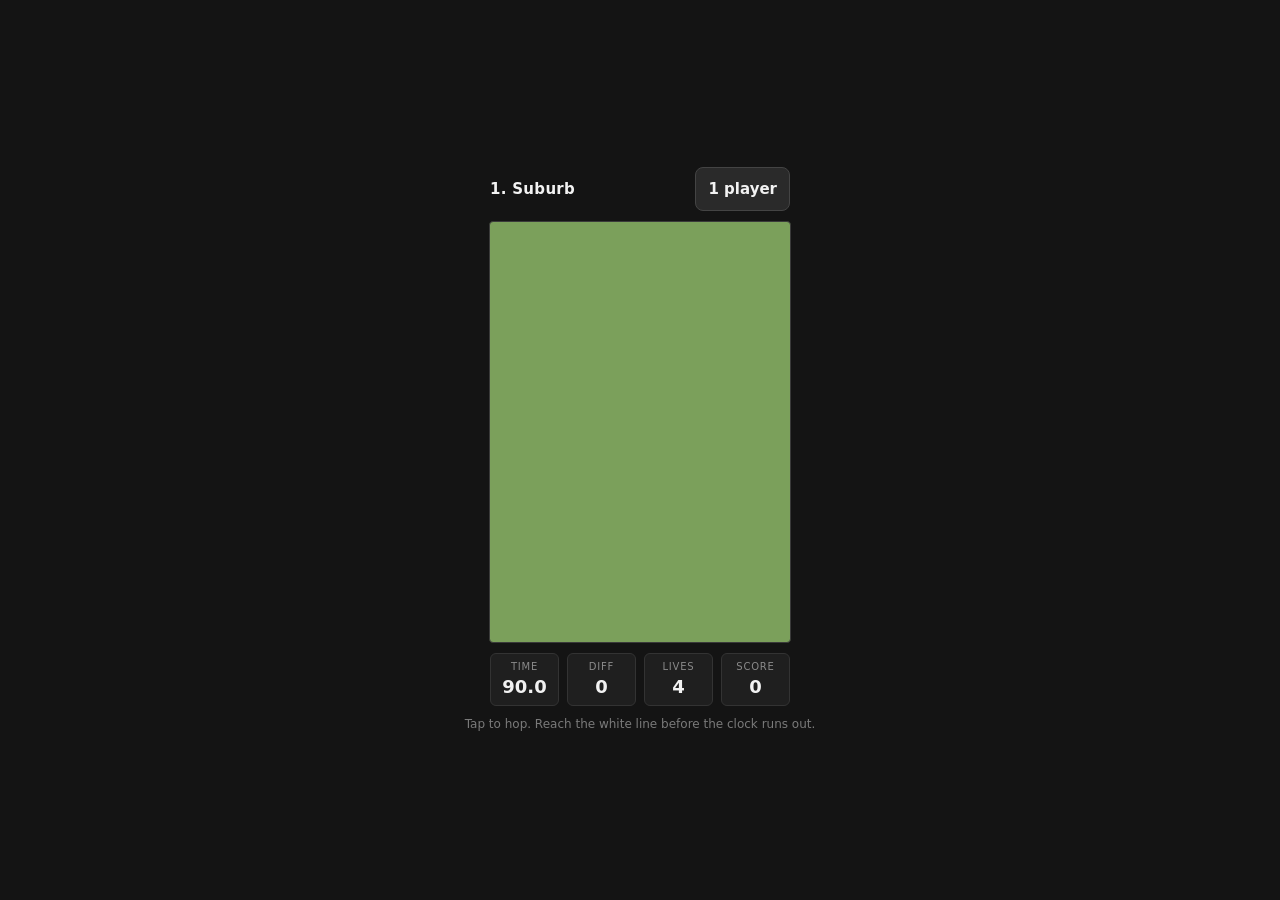
==== index.html @ e83e75a9 "Hazards that move and kill The board drew vehicles that never moved and never killed. The player wal" ====
<!DOCTYPE html>
<html lang="en">
<head>
<meta charset="utf-8">
<title>Hopper — stage campaign</title>
<meta name="viewport" content="width=device-width,initial-scale=1,viewport-fit=cover">
<meta name="theme-color" content="#1a1a1a">
<link rel="stylesheet" href="src/style.css">
</head>
<body>
<main id="app">
  <header id="topbar">
    <span id="stage-name">1. Suburb</span>
    <button id="mode" type="button">1 player</button>
  </header>

  <div id="stage-wrap">
    <canvas id="board" width="300" height="420"
            aria-label="Game board. Hop forward to reach the white line."></canvas>
    <div id="banner" role="status" aria-live="polite"></div>
  </div>

  <footer id="hud">
    <div class="stat"><span class="k">Time</span><span class="v" id="timer">90.0</span></div>
    <div class="stat"><span class="k">Diff</span><span class="v" id="difficulty">0</span></div>
    <div class="stat"><span class="k">Lives</span><span class="v" id="lives">4</span></div>
    <div class="stat"><span class="k">Score</span><span class="v" id="score">0</span></div>
  </footer>

  <p id="hint">Tap to hop. Reach the white line before the clock runs out.</p>
</main>

<!-- Data first: the core reads stage constants at definition time. -->
<script src="src/stages.js"></script>
<!-- Pure-JS simulation: rng, player, pursuer, game state machine. -->
<script src="src/hazards.js"></script>
<script src="src/sim-core.js"></script>
<!-- Isometric renderer: the same conventions the Python preview uses. -->
<script src="src/render/iso.js"></script>
<script src="src/render/scene.js"></script>
<!-- DOM only: rendering, input, loop. -->
<script src="src/roster.js"></script>
<script src="src/render/character.js"></script>
<script src="src/main.js"></script>
</body>
</html>
---- src/style.css ----
/* src/style.css — stage game shell.
 *
 * All HUD text is DOM, not canvas, so it scales with the browser zoom and is
 * reachable by a screen reader (requirement CP-02). */

* { box-sizing: border-box; margin: 0; padding: 0; }

html, body {
  height: 100%;
  background: #141414;
  color: #f2f2f2;
  font: 15px/1.4 -apple-system, system-ui, "Segoe UI", sans-serif;
  -webkit-text-size-adjust: 100%;
  overflow: hidden;
}

#app {
  display: flex;
  flex-direction: column;
  align-items: center;
  justify-content: center;
  gap: 10px;
  min-height: 100vh;
  padding: max(10px, env(safe-area-inset-top)) 10px
           max(10px, env(safe-area-inset-bottom));
}

/* --- top bar ---------------------------------------------------------- */

#topbar {
  display: flex;
  align-items: center;
  justify-content: space-between;
  width: 300px;
  max-width: 100%;
  font-size: 15px;
  font-weight: 600;
  letter-spacing: 0.02em;
}

#mode {
  /* AC-04: 44x44 minimum touch target. */
  min-width: 44px;
  min-height: 44px;
  padding: 0 12px;
  font: inherit;
  color: #f2f2f2;
  background: #2a2a2a;
  border: 1px solid #444;
  border-radius: 8px;
  cursor: pointer;
}

#mode:focus-visible { outline: 2px solid #8fe38f; outline-offset: 2px; }

/* --- stage ------------------------------------------------------------ */

#stage-wrap { position: relative; }

#board {
  display: block;
  background: #7ba05b;
  border: 1px solid #3a3a3a;
  border-radius: 4px;
  touch-action: manipulation;   /* no double-tap zoom, no scroll on tap */
}

#banner {
  position: absolute;
  inset: 0;
  display: none;
  flex-direction: column;
  align-items: center;
  justify-content: center;
  gap: 6px;
  background: rgba(10, 10, 10, 0.72);
  text-align: center;
  pointer-events: none;
}

.banner-title { font-size: 20px; font-weight: 700; }
.banner-sub { font-size: 14px; color: #cfcfcf; }

/* --- hud -------------------------------------------------------------- */

#hud {
  display: grid;
  grid-template-columns: repeat(4, 1fr);
  gap: 8px;
  width: 300px;
  max-width: 100%;
}

.stat {
  display: flex;
  flex-direction: column;
  align-items: center;
  padding: 6px 4px;
  background: #1f1f1f;
  border: 1px solid #333;
  border-radius: 6px;
}

.stat .k { font-size: 10px; text-transform: uppercase; letter-spacing: 0.08em; color: #8a8a8a; }
.stat .v { font-size: 18px; font-weight: 600; font-variant-numeric: tabular-nums; }

#hint { font-size: 12px; color: #7a7a7a; text-align: center; }

/* AC-02: reduced motion. Phase 1 has no shake or parallax, but the rule is
   in place now so later phases cannot regress it. */
@media (prefers-reduced-motion: reduce) {
  *, *::before, *::after {
    animation: none !important;
    transition: none !important;
  }
}
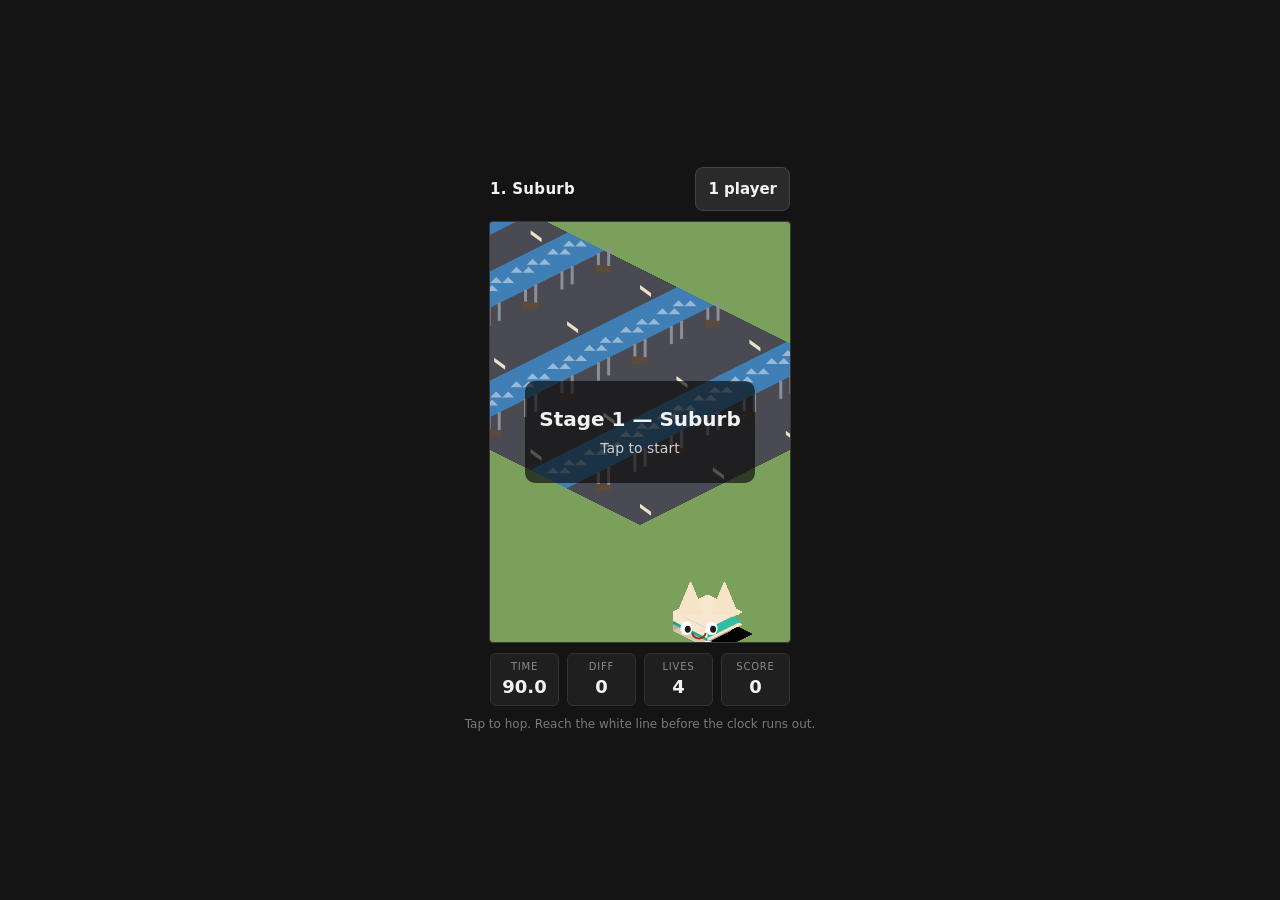
==== commit 3db51c5a: "Add the tile-type system and teaching stages The spec's six tile types (B-03, B-04) existed in the d" ====
--- a/index.html
+++ b/index.html
@@ -33,6 +33,7 @@
 <!-- Data first: the core reads stage constants at definition time. -->
 <script src="src/stages.js"></script>
 <!-- Pure-JS simulation: rng, player, pursuer, game state machine. -->
+<script src="src/tiles.js"></script>
 <script src="src/hazards.js"></script>
 <script src="src/sim-core.js"></script>
 <!-- Isometric renderer: the same conventions the Python preview uses. -->
--- a/src/style.css
+++ b/src/style.css
@@ -73,10 +73,27 @@
   align-items: center;
   justify-content: center;
   gap: 6px;
-  background: rgba(10, 10, 10, 0.72);
+  /* The banner sits in the MIDDLE, not across the whole board. At inset:0
+     with 72% black it dimmed the entire canvas, so the character and the
+     lanes were invisible behind the "Tap to start" prompt -- a first-time
+     player sees a dark screen and no avatar at all. */
+  background: none;
   text-align: center;
   pointer-events: none;
 }
+
+#banner::before {
+  content: "";
+  position: absolute;
+  left: 12%;
+  right: 12%;
+  top: 38%;
+  bottom: 38%;
+  background: rgba(10, 10, 10, 0.66);
+  border-radius: 10px;
+}
+
+.banner-title, .banner-sub { position: relative; }
 
 .banner-title { font-size: 20px; font-weight: 700; }
 .banner-sub { font-size: 14px; color: #cfcfcf; }
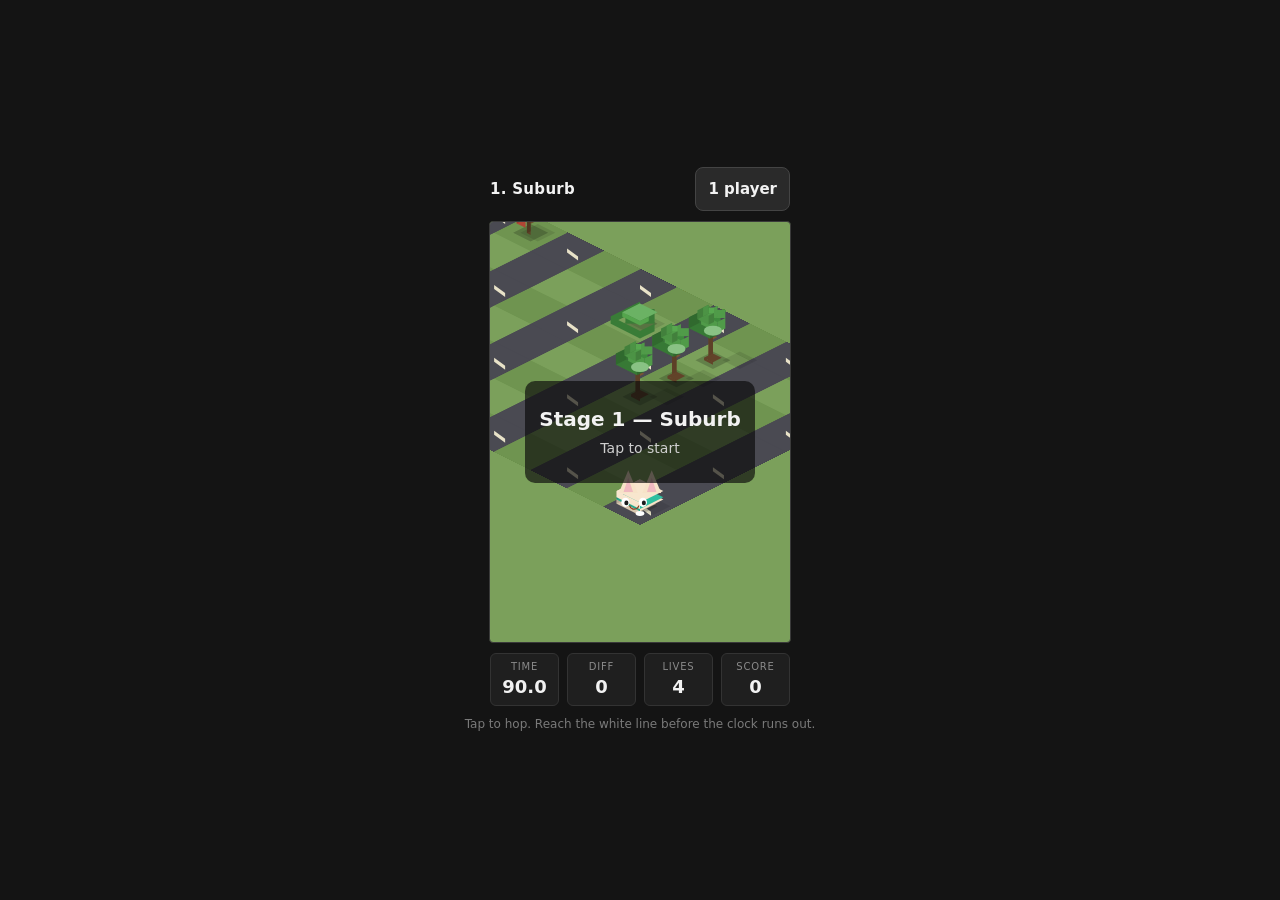
==== commit 6805562c: "Build the Stage 1 module and fix what it exposed Stage 1 renders as an actual suburb now: lawn, asph" ====
--- a/index.html
+++ b/index.html
@@ -38,6 +38,8 @@
 <script src="src/sim-core.js"></script>
 <!-- Isometric renderer: the same conventions the Python preview uses. -->
 <script src="src/render/iso.js"></script>
+<!-- Object vocabulary, one real object per declared scenery name. -->
+<script src="src/scenery.js"></script>
 <script src="src/render/scene.js"></script>
 <!-- DOM only: rendering, input, loop. -->
 <script src="src/roster.js"></script>
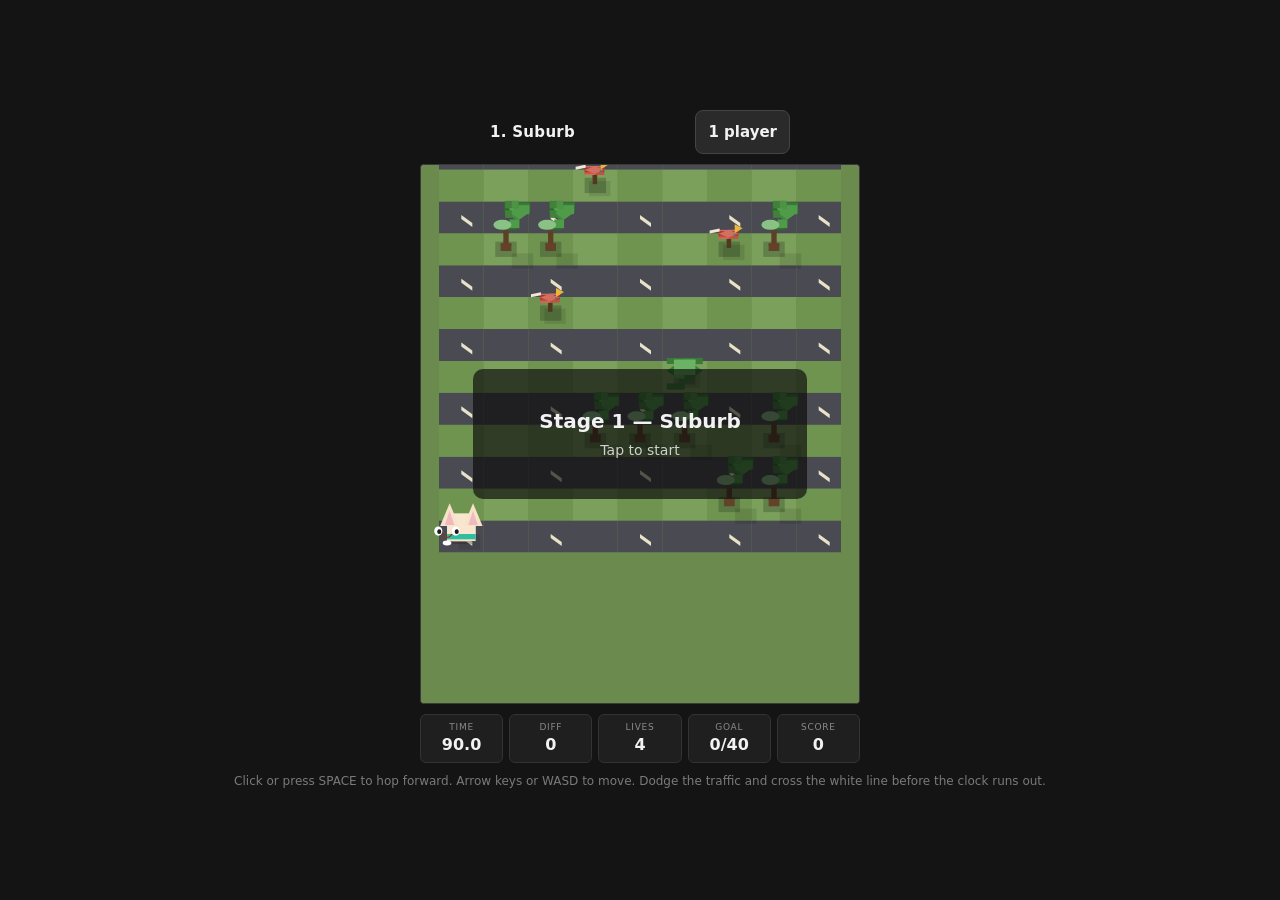
==== commit 36cb6b8b: "Make stage one actually playable The player reported two things: the character could not be moved, a" ====
--- a/index.html
+++ b/index.html
@@ -24,10 +24,11 @@
     <div class="stat"><span class="k">Time</span><span class="v" id="timer">90.0</span></div>
     <div class="stat"><span class="k">Diff</span><span class="v" id="difficulty">0</span></div>
     <div class="stat"><span class="k">Lives</span><span class="v" id="lives">4</span></div>
+    <div class="stat"><span class="k">Goal</span><span class="v" id="progress">0/40</span></div>
     <div class="stat"><span class="k">Score</span><span class="v" id="score">0</span></div>
   </footer>
 
-  <p id="hint">Tap to hop. Reach the white line before the clock runs out.</p>
+  <p id="hint">Click or press SPACE to hop forward. Arrow keys or WASD to move. Dodge the traffic and cross the white line before the clock runs out.</p>
 </main>
 
 <!-- Data first: the core reads stage constants at definition time. -->
--- a/src/style.css
+++ b/src/style.css
@@ -59,6 +59,17 @@
 
 #board {
   display: block;
+  /* The canvas MUST have a CSS size.
+   *
+   * sizeCanvas() writes canvas.width/height to the device-pixel size, which
+   * also changes the element's intrinsic size when no CSS size is declared.
+   * That is a feedback loop: the board grows a little on every resize until
+   * it is taller than the window, and it pushes the timer, the lives and the
+   * goal readout off the bottom of the screen -- the controls a player needs
+   * most in order to play. These two properties break the loop: CSS owns the
+   * layout size, the attributes own the resolution. */
+  width: min(94vw, 440px);
+  height: min(60vh, 600px);
   background: #7ba05b;
   border: 1px solid #3a3a3a;
   border-radius: 4px;
@@ -102,9 +113,11 @@
 
 #hud {
   display: grid;
-  grid-template-columns: repeat(4, 1fr);
-  gap: 8px;
-  width: 300px;
+  /* Five readouts now (time, difficulty, lives, goal, score). Fixed columns
+   * would have wrapped the last one onto its own row. */
+  grid-template-columns: repeat(5, 1fr);
+  gap: 6px;
+  width: min(94vw, 440px);
   max-width: 100%;
 }
 
@@ -118,8 +131,8 @@
   border-radius: 6px;
 }
 
-.stat .k { font-size: 10px; text-transform: uppercase; letter-spacing: 0.08em; color: #8a8a8a; }
-.stat .v { font-size: 18px; font-weight: 600; font-variant-numeric: tabular-nums; }
+.stat .k { font-size: 9px; text-transform: uppercase; letter-spacing: 0.08em; color: #8a8a8a; }
+.stat .v { font-size: 16px; font-weight: 600; font-variant-numeric: tabular-nums; }
 
 #hint { font-size: 12px; color: #7a7a7a; text-align: center; }
 
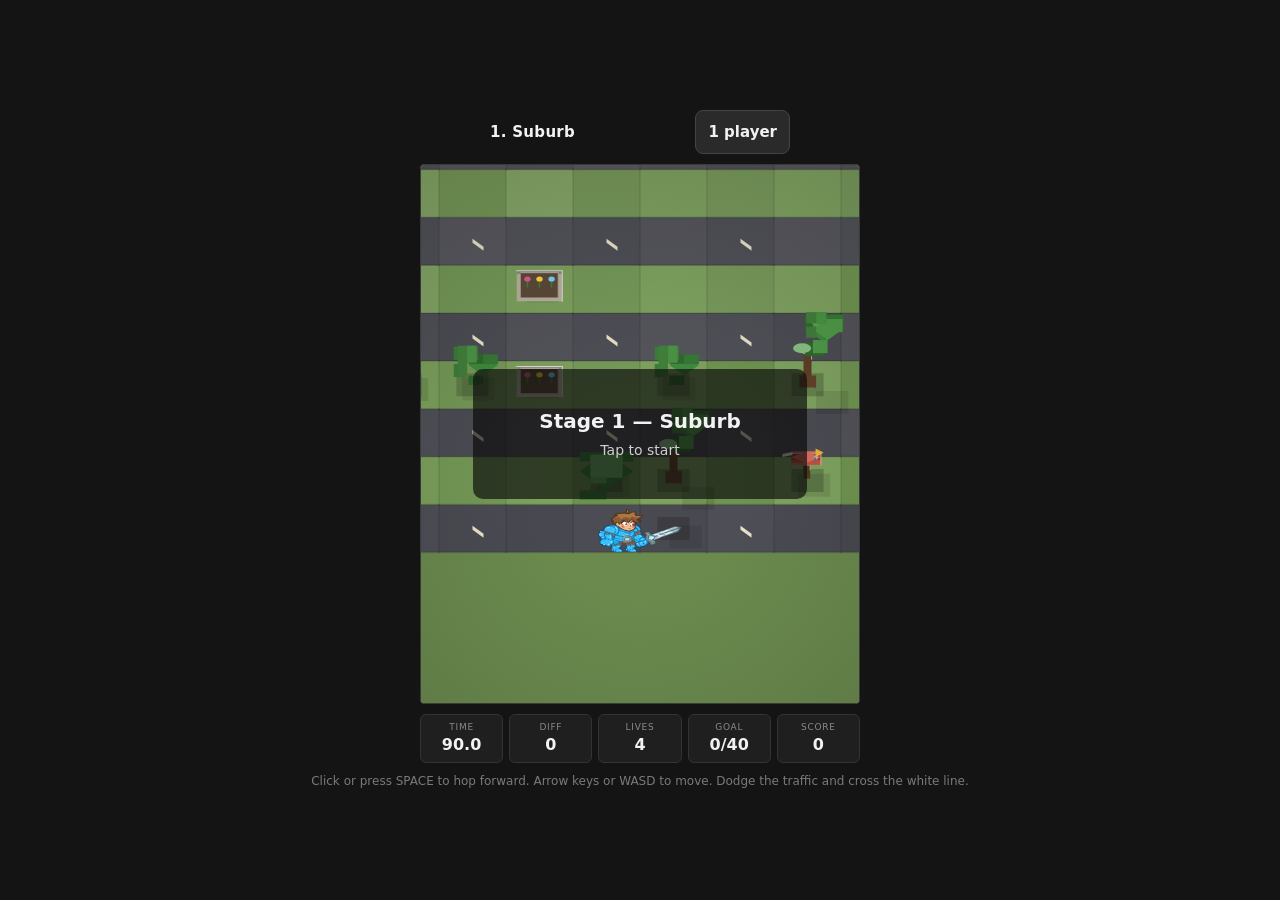
==== commit de74c23a: "Give the players real animated characters from CC0 cartoon art The roster was six blobs with faces. " ====
--- a/index.html
+++ b/index.html
@@ -44,6 +44,8 @@
 <script src="src/render/scene.js"></script>
 <!-- DOM only: rendering, input, loop. -->
 <script src="src/roster.js"></script>
+<!-- Raster animation sheets. Optional: without them the roster draws in code. -->
+<script src="src/render/sprite.js"></script>
 <script src="src/render/character.js"></script>
 <script src="src/main.js"></script>
 </body>
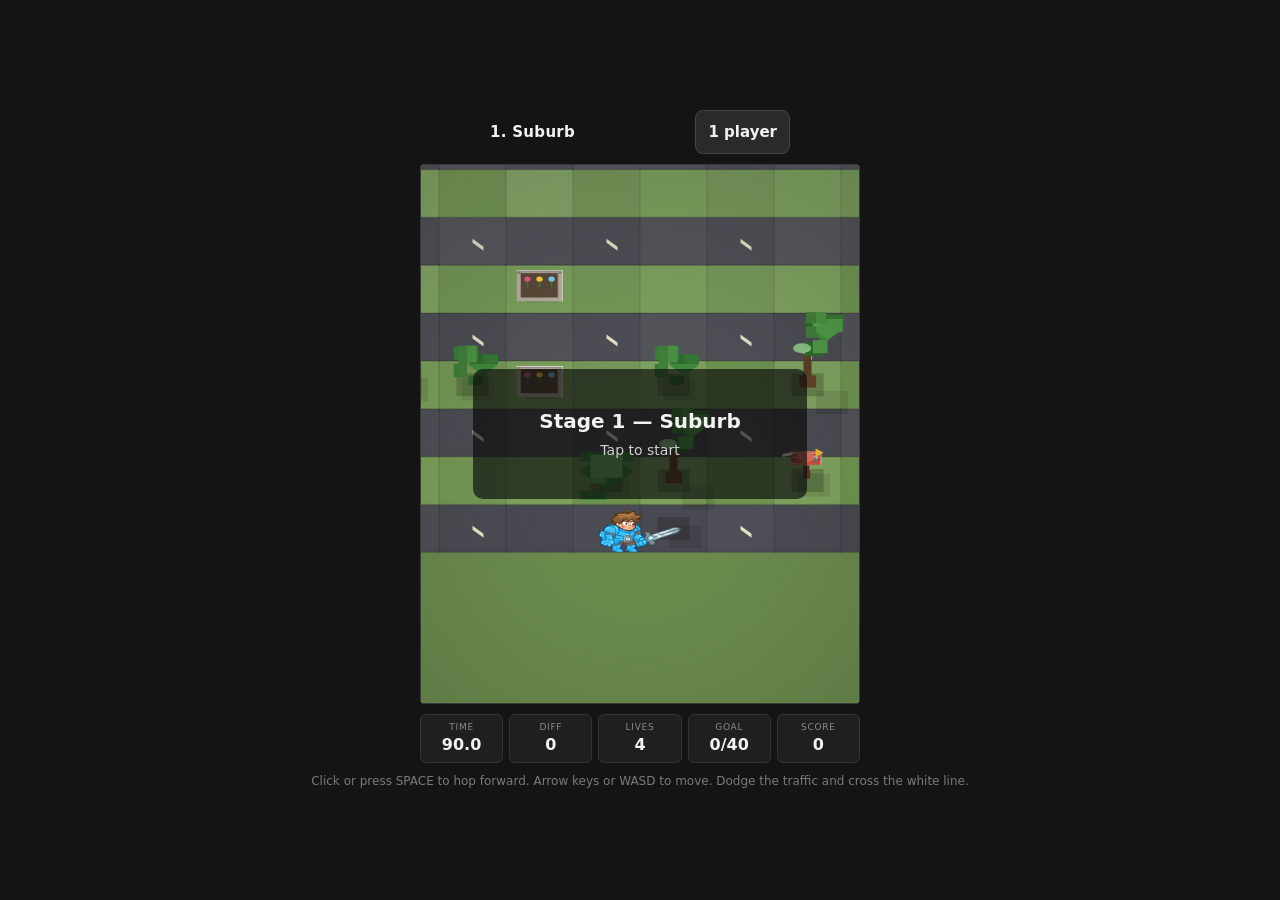
==== commit 6ef91aa7: "Fill the empty opening, stop the unfair deaths, and give death a sequence Three defects found by pla" ====
--- a/index.html
+++ b/index.html
@@ -46,6 +46,8 @@
 <script src="src/roster.js"></script>
 <!-- Raster animation sheets. Optional: without them the roster draws in code. -->
 <script src="src/render/sprite.js"></script>
+<!-- The death beat: the boom and the soul. -->
+<script src="src/render/deathfx.js"></script>
 <script src="src/render/character.js"></script>
 <script src="src/main.js"></script>
 </body>
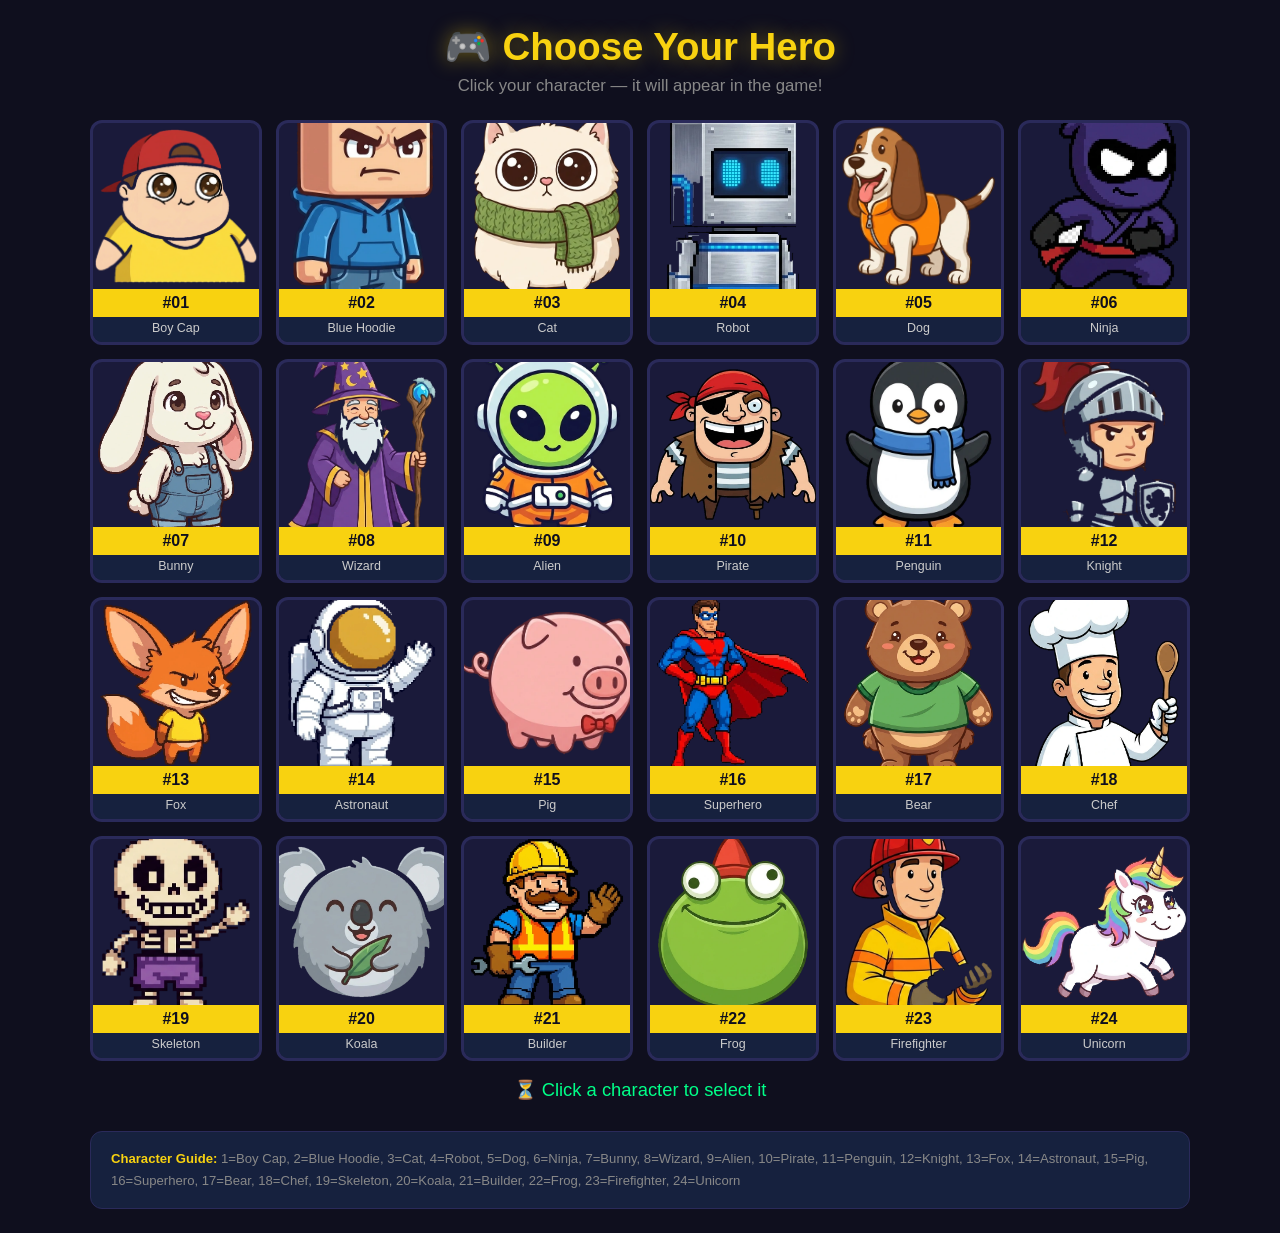
==== commit 59600255: "Fill the empty stage opening, and unbreak the hazards A five-part audit against the written spec, th" ====
--- a/index.html
+++ b/index.html
@@ -6,11 +6,23 @@
 <meta name="viewport" content="width=device-width,initial-scale=1,viewport-fit=cover">
 <meta name="theme-color" content="#1a1a1a">
 <link rel="stylesheet" href="src/style.css">
+<script>
+  // Auto-redirect to select screen if no character chosen yet
+  (function() {
+    var chosen = null;
+    try { chosen = localStorage.getItem("chosenCharacter"); } catch(e) {}
+    var params = new URLSearchParams(window.location.search);
+    if (!chosen && !params.get("char")) {
+      window.location.href = "select.html";
+    }
+  })();
+</script>
 </head>
 <body>
 <main id="app">
   <header id="topbar">
     <span id="stage-name">1. Suburb</span>
+    <button id="char-btn" type="button" onclick="window.location.href='select.html'" style="background:#f8d210;color:#1a1a1a;border:none;border-radius:6px;padding:4px 10px;font-weight:bold;cursor:pointer;font-size:0.85em;">🎮 Change Character</button>
     <button id="mode" type="button">1 player</button>
   </header>
 
--- a/src/style.css
+++ b/src/style.css
@@ -106,8 +106,22 @@
 
 .banner-title, .banner-sub { position: relative; }
 
-.banner-title { font-size: 20px; font-weight: 700; }
+.banner-title {
+  font-size: 26px;
+  font-weight: 700;
+  letter-spacing: 1px;
+  animation: deathPulse 0.5s ease-in-out infinite alternate;
+}
+.banner-title.death {
+  color: #ff3d3d;
+  text-shadow: 0 0 12px #ff3d3d88, 0 2px 4px #000;
+}
 .banner-sub { font-size: 14px; color: #cfcfcf; }
+
+@keyframes deathPulse {
+  from { transform: scale(1); }
+  to   { transform: scale(1.06); }
+}
 
 /* --- hud -------------------------------------------------------------- */
 
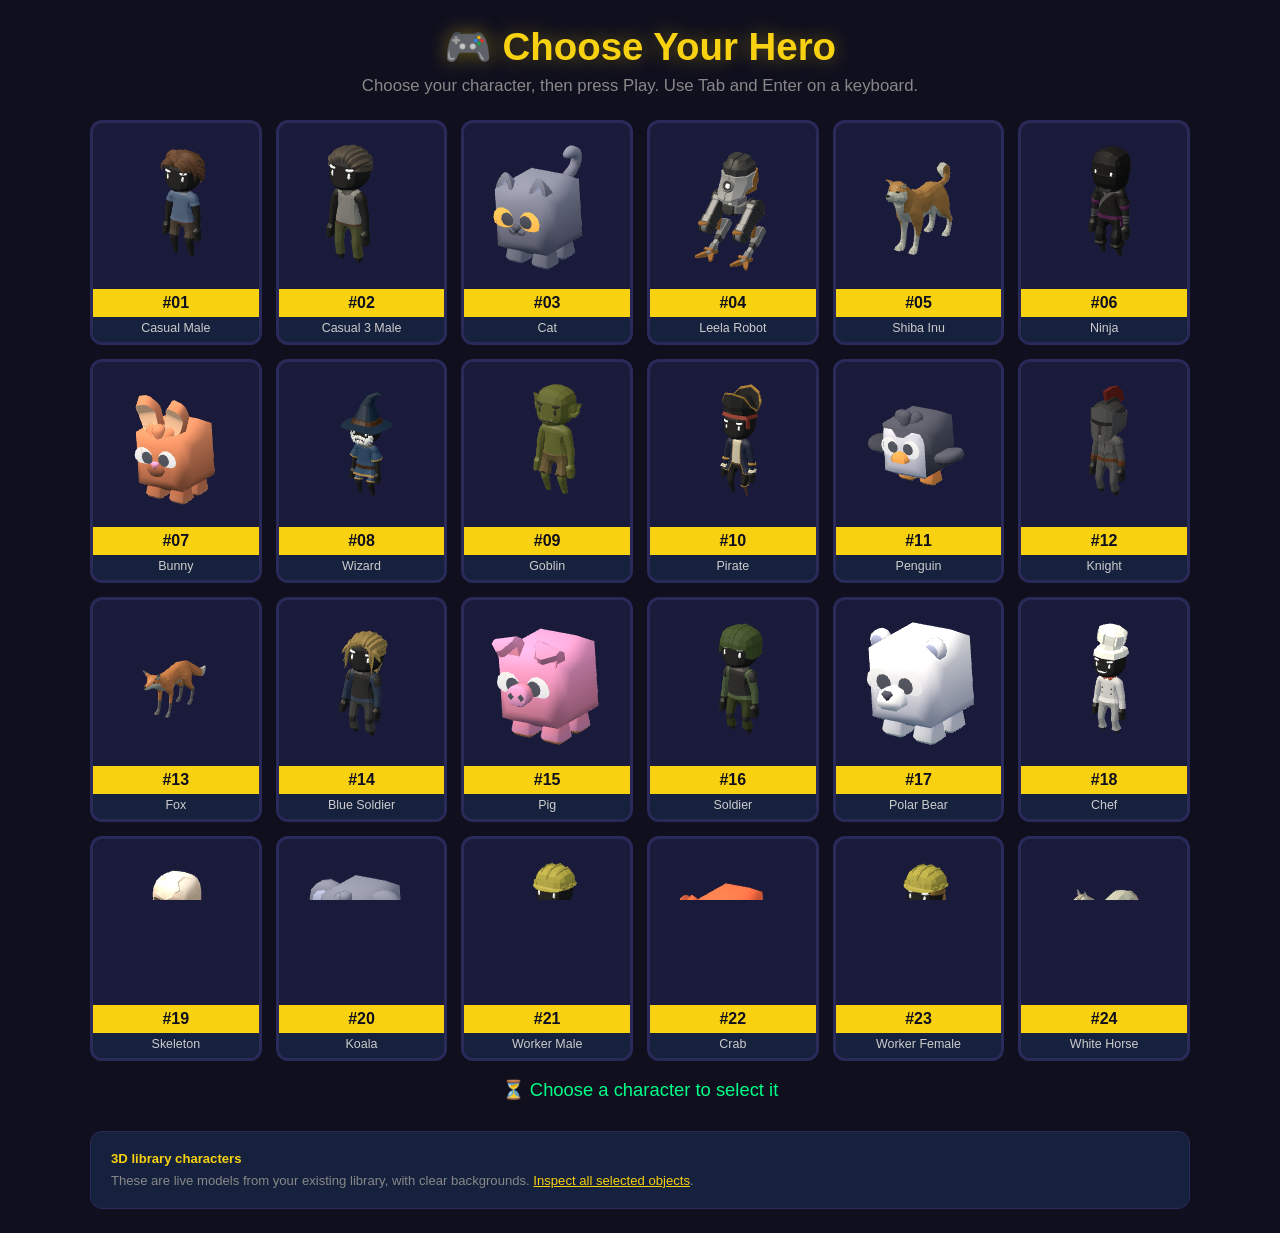
==== commit 61344476: "Ship complete library 3D game and portable Minimax handoff" ====
--- a/index.html
+++ b/index.html
@@ -6,6 +6,10 @@
 <meta name="viewport" content="width=device-width,initial-scale=1,viewport-fit=cover">
 <meta name="theme-color" content="#1a1a1a">
 <link rel="stylesheet" href="src/style.css">
+<script type="importmap">
+{"imports":{"three":"./vendor/three/build/three.module.js"}}
+</script>
+<script>window.World3D = { ready: false, status: "loading" };</script>
 <script>
   // Auto-redirect to select screen if no character chosen yet
   (function() {
@@ -22,13 +26,14 @@
 <main id="app">
   <header id="topbar">
     <span id="stage-name">1. Suburb</span>
-    <button id="char-btn" type="button" onclick="window.location.href='select.html'" style="background:#f8d210;color:#1a1a1a;border:none;border-radius:6px;padding:4px 10px;font-weight:bold;cursor:pointer;font-size:0.85em;">🎮 Change Character</button>
+    <button id="char-btn" type="button" onclick="window.location.href='select.html'">Change Character</button>
     <button id="mode" type="button">1 player</button>
   </header>
 
   <div id="stage-wrap">
-    <canvas id="board" width="300" height="420"
+    <canvas id="board" width="300" height="420" tabindex="0"
             aria-label="Game board. Hop forward to reach the white line."></canvas>
+    <canvas id="board-3d" aria-hidden="true"></canvas>
     <div id="banner" role="status" aria-live="polite"></div>
   </div>
 
@@ -40,7 +45,14 @@
     <div class="stat"><span class="k">Score</span><span class="v" id="score">0</span></div>
   </footer>
 
-  <p id="hint">Click or press SPACE to hop forward. Arrow keys or WASD to move. Dodge the traffic and cross the white line before the clock runs out.</p>
+  <div id="controls" role="group" aria-label="Movement controls">
+    <button id="move-left" type="button" aria-label="Hop left">←</button>
+    <button id="move-forward" type="button">↑ Hop</button>
+    <button id="move-right" type="button" aria-label="Hop right">→</button>
+    <button id="move-back" type="button" aria-label="Hop backward">↓ Back</button>
+  </div>
+  <p id="hint">Tap the board or press SPACE to hop. Swipe, use the buttons, or press arrow keys / WASD to move. Reach the white line before time runs out.</p>
+  <a class="asset-link" href="assets.html">View the selected 3D assets</a>
 </main>
 
 <!-- Data first: the core reads stage constants at definition time. -->
@@ -62,5 +74,6 @@
 <script src="src/render/deathfx.js"></script>
 <script src="src/render/character.js"></script>
 <script src="src/main.js"></script>
+<script type="module" src="src/render/world3d.js"></script>
 </body>
 </html>
--- a/src/style.css
+++ b/src/style.css
@@ -11,7 +11,7 @@
   color: #f2f2f2;
   font: 15px/1.4 -apple-system, system-ui, "Segoe UI", sans-serif;
   -webkit-text-size-adjust: 100%;
-  overflow: hidden;
+  overflow-x: hidden;
 }
 
 #app {
@@ -21,6 +21,7 @@
   justify-content: center;
   gap: 10px;
   min-height: 100vh;
+  min-height: 100dvh;
   padding: max(10px, env(safe-area-inset-top)) 10px
            max(10px, env(safe-area-inset-bottom));
 }
@@ -31,18 +32,18 @@
   display: flex;
   align-items: center;
   justify-content: space-between;
-  width: 300px;
+  width: min(94vw, 440px);
   max-width: 100%;
   font-size: 15px;
   font-weight: 600;
   letter-spacing: 0.02em;
 }
 
-#mode {
+#mode, #char-btn, #controls button {
   /* AC-04: 44x44 minimum touch target. */
   min-width: 44px;
   min-height: 44px;
-  padding: 0 12px;
+  padding: 0 10px;
   font: inherit;
   color: #f2f2f2;
   background: #2a2a2a;
@@ -51,11 +52,25 @@
   cursor: pointer;
 }
 
-#mode:focus-visible { outline: 2px solid #8fe38f; outline-offset: 2px; }
+#char-btn { background: #f8d210; color: #1a1a1a; font-size: 12px; }
+#stage-name { flex: 1; }
+#topbar { gap: 8px; }
+button:focus-visible, #board:focus-visible {
+  outline: 2px solid #8fe38f;
+  outline-offset: 2px;
+}
 
 /* --- stage ------------------------------------------------------------ */
 
-#stage-wrap { position: relative; }
+#stage-wrap { position: relative; background: #7ba05b; border-radius: 4px; }
+#board-3d {
+  position: absolute;
+  inset: 0;
+  width: 100%;
+  height: 100%;
+  border-radius: 4px;
+  pointer-events: none;
+}
 
 #board {
   display: block;
@@ -70,13 +85,16 @@
    * layout size, the attributes own the resolution. */
   width: min(94vw, 440px);
   height: min(60vh, 600px);
+  height: min(55dvh, 600px);
+  height: min(55dvh, max(220px, calc(100dvh - 310px)), 600px);
   background: #7ba05b;
   border: 1px solid #3a3a3a;
   border-radius: 4px;
-  touch-action: manipulation;   /* no double-tap zoom, no scroll on tap */
+  touch-action: none;   /* preserve directional swipes instead of scrolling */
 }
 
 #banner {
+  z-index: 2;
   position: absolute;
   inset: 0;
   display: none;
@@ -110,9 +128,9 @@
   font-size: 26px;
   font-weight: 700;
   letter-spacing: 1px;
-  animation: deathPulse 0.5s ease-in-out infinite alternate;
 }
 .banner-title.death {
+  animation: deathPulse 0.5s ease-in-out infinite alternate;
   color: #ff3d3d;
   text-shadow: 0 0 12px #ff3d3d88, 0 2px 4px #000;
 }
@@ -148,7 +166,21 @@
 .stat .k { font-size: 9px; text-transform: uppercase; letter-spacing: 0.08em; color: #8a8a8a; }
 .stat .v { font-size: 16px; font-weight: 600; font-variant-numeric: tabular-nums; }
 
-#hint { font-size: 12px; color: #7a7a7a; text-align: center; }
+#controls {
+  display: grid;
+  grid-template-columns: 1fr 1.5fr 1fr;
+  gap: 6px;
+  width: min(94vw, 440px);
+}
+#move-back { grid-column: 2; }
+#controls button { touch-action: manipulation; font-weight: 600; }
+#hint { width: min(94vw, 440px); font-size: 12px; color: #aaa; text-align: center; }
+.asset-link { font-size: 12px; color: #f8d210; }
+
+@media (max-height: 600px) and (min-width: 600px) {
+  #app { justify-content: flex-start; }
+  #board { height: 55dvh; min-height: 240px; }
+}
 
 /* AC-02: reduced motion. Phase 1 has no shake or parallax, but the rule is
    in place now so later phases cannot regress it. */
